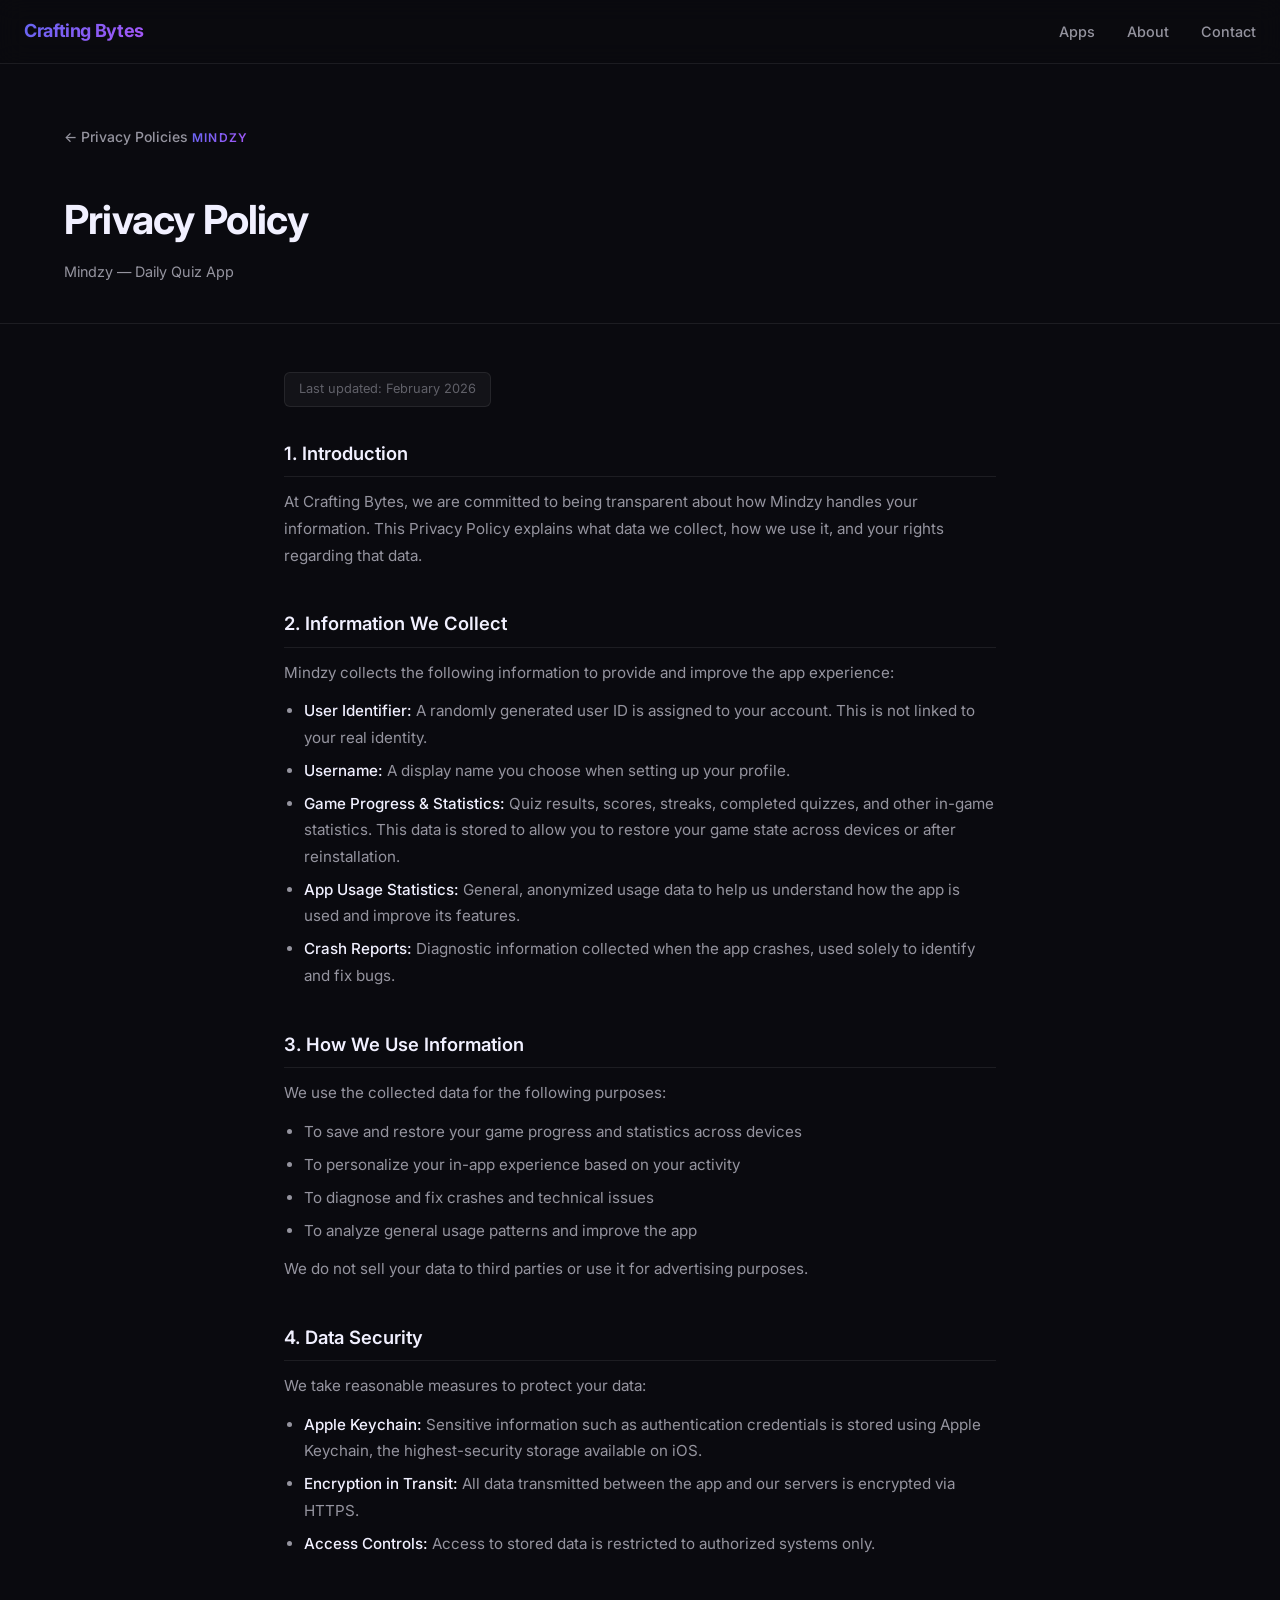
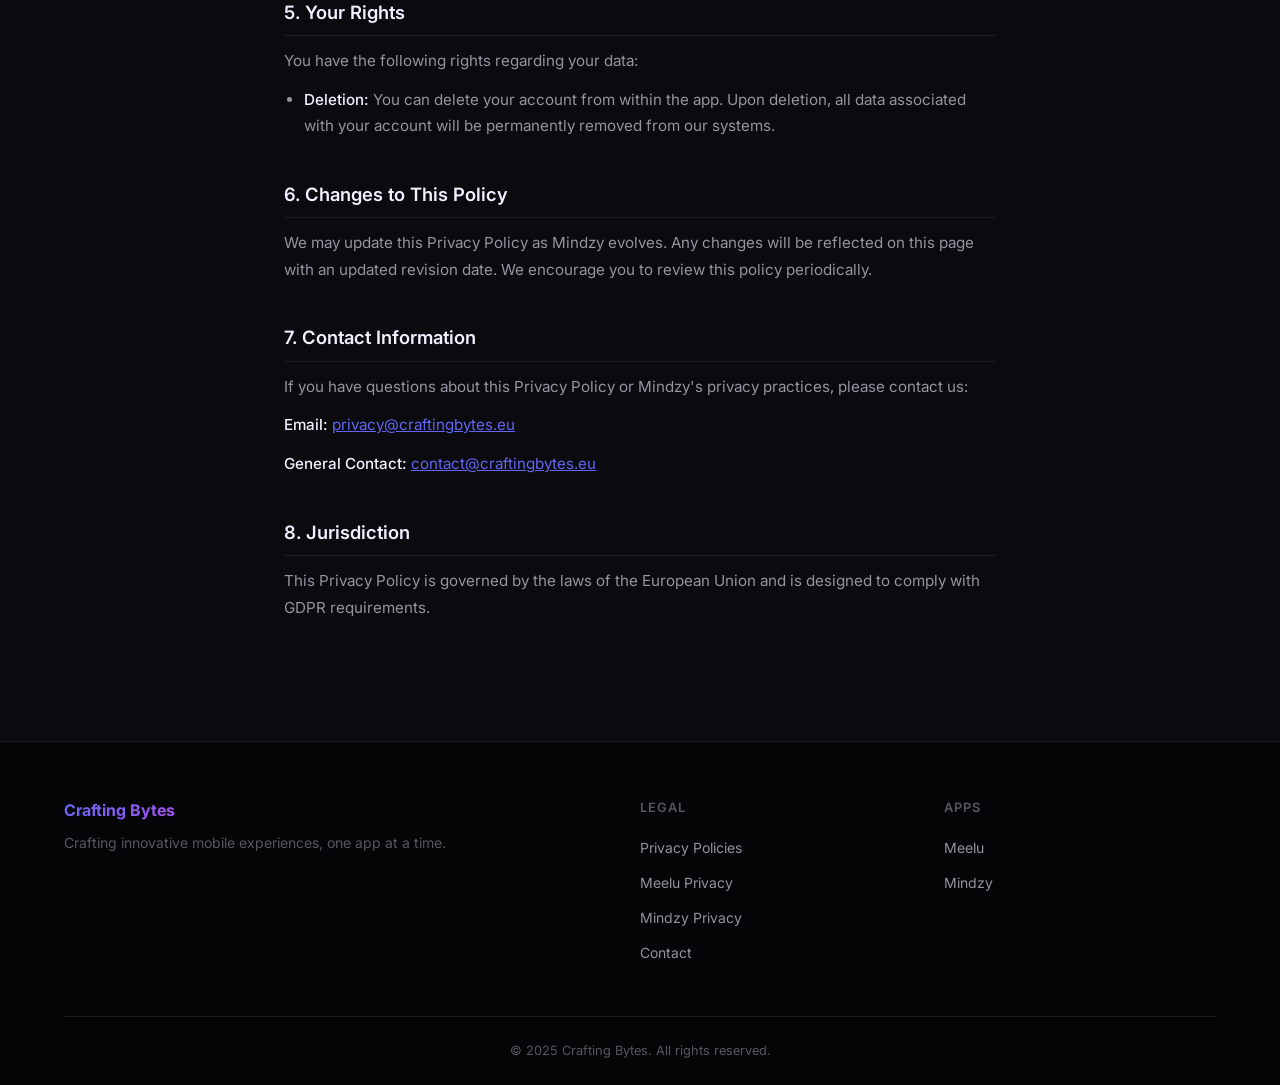
==== mindzy-privacy.html @ bf9189e3 "Update Web frontend" ====
<!DOCTYPE html>
<html lang="en">

<head>
    <meta charset="UTF-8">
    <meta name="viewport" content="width=device-width, initial-scale=1.0">
    <title>Mindzy Privacy Policy — Crafting Bytes</title>
    <meta name="description" content="Privacy Policy for the Mindzy quiz app by Crafting Bytes.">
    <link rel="stylesheet" href="styles.css">
</head>

<body class="privacy-page">

    <!-- Navigation -->
    <nav class="nav">
        <a href="index.html" class="nav-logo">Crafting Bytes</a>
        <ul class="nav-links">
            <li><a href="index.html#apps">Apps</a></li>
            <li><a href="index.html#about">About</a></li>
            <li><a href="index.html#contact">Contact</a></li>
        </ul>
    </nav>

    <div class="privacy-hero">
        <div class="container">
            <a href="privacy-policy.html" class="privacy-back">← Privacy Policies</a>
            <div class="section-label">Mindzy</div>
            <h1>Privacy Policy</h1>
            <p>Mindzy — Daily Quiz App</p>
        </div>
    </div>

    <div class="privacy-body">
        <div class="last-updated">Last updated: February 2026</div>

        <div class="privacy-section">
            <h2>1. Introduction</h2>
            <p>At Crafting Bytes, we are committed to being transparent about how Mindzy handles your information. This
                Privacy Policy explains what data we collect, how we use it, and your rights regarding that data.</p>
        </div>

        <div class="privacy-section">
            <h2>2. Information We Collect</h2>
            <p>Mindzy collects the following information to provide and improve the app experience:</p>
            <ul>
                <li><strong>User Identifier:</strong> A randomly generated user ID is assigned to your account. This is
                    not linked to your real identity.</li>
                <li><strong>Username:</strong> A display name you choose when setting up your profile.</li>
                <li><strong>Game Progress &amp; Statistics:</strong> Quiz results, scores, streaks, completed quizzes,
                    and other in-game statistics. This data is stored to allow you to restore your game state across
                    devices or after reinstallation.</li>
                <li><strong>App Usage Statistics:</strong> General, anonymized usage data to help us understand how the
                    app is used and improve its features.</li>
                <li><strong>Crash Reports:</strong> Diagnostic information collected when the app crashes, used solely
                    to identify and fix bugs.</li>
            </ul>
        </div>

        <div class="privacy-section">
            <h2>3. How We Use Information</h2>
            <p>We use the collected data for the following purposes:</p>
            <ul>
                <li>To save and restore your game progress and statistics across devices</li>
                <li>To personalize your in-app experience based on your activity</li>
                <li>To diagnose and fix crashes and technical issues</li>
                <li>To analyze general usage patterns and improve the app</li>
            </ul>
            <p>We do not sell your data to third parties or use it for advertising purposes.</p>
        </div>

        <div class="privacy-section">
            <h2>4. Data Security</h2>
            <p>We take reasonable measures to protect your data:</p>
            <ul>
                <li><strong>Apple Keychain:</strong> Sensitive information such as authentication credentials is stored
                    using Apple Keychain, the highest-security storage available on iOS.</li>
                <li><strong>Encryption in Transit:</strong> All data transmitted between the app and our servers is
                    encrypted via HTTPS.</li>
                <li><strong>Access Controls:</strong> Access to stored data is restricted to authorized systems only.
                </li>
            </ul>
        </div>

        <div class="privacy-section">
            <h2>5. Your Rights</h2>
            <p>You have the following rights regarding your data:</p>
            <ul>
                <li><strong>Deletion:</strong> You can delete your account from within the app. Upon deletion, all data
                    associated with your account will be permanently removed from our systems.</li>
            </ul>
        </div>

        <div class="privacy-section">
            <h2>6. Changes to This Policy</h2>
            <p>We may update this Privacy Policy as Mindzy evolves. Any changes will be reflected on this page with an
                updated revision date. We encourage you to review this policy periodically.</p>
        </div>

        <div class="privacy-section">
            <h2>7. Contact Information</h2>
            <p>If you have questions about this Privacy Policy or Mindzy's privacy practices, please contact us:</p>
            <p><strong>Email:</strong> <a href="mailto:privacy@craftingbytes.eu"
                    style="color: #6366f1;">privacy@craftingbytes.eu</a></p>
            <p><strong>General Contact:</strong> <a href="mailto:contact@craftingbytes.eu"
                    style="color: #6366f1;">contact@craftingbytes.eu</a></p>
        </div>

        <div class="privacy-section">
            <h2>8. Jurisdiction</h2>
            <p>This Privacy Policy is governed by the laws of the European Union and is designed to comply with GDPR
                requirements.</p>
        </div>
    </div>

    <!-- Footer -->
    <footer>
        <div class="container">
            <div class="footer-content">
                <div class="footer-brand">
                    <a href="index.html" class="footer-logo">Crafting Bytes</a>
                    <p>Crafting innovative mobile experiences, one app at a time.</p>
                </div>
                <div class="footer-col">
                    <h4>Legal</h4>
                    <ul>
                        <li><a href="privacy-policy.html">Privacy Policies</a></li>
                        <li><a href="meelu-privacy.html">Meelu Privacy</a></li>
                        <li><a href="mindzy-privacy.html">Mindzy Privacy</a></li>
                        <li><a href="mailto:contact@craftingbytes.eu">Contact</a></li>
                    </ul>
                </div>
                <div class="footer-col">
                    <h4>Apps</h4>
                    <ul>
                        <li><a href="https://meeluapp.com/" target="_blank" rel="noopener">Meelu</a></li>
                        <li><a href="index.html#apps">Mindzy</a></li>
                    </ul>
                </div>
            </div>
            <div class="footer-bottom">
                <p>&copy; 2025 Crafting Bytes. All rights reserved.</p>
            </div>
        </div>
    </footer>

</body>

</html>
---- styles.css ----
/* =========================================
   Crafting Bytes — Dark Premium Design System
   ========================================= */

@import url('https://fonts.googleapis.com/css2?family=Inter:wght@400;500;600;700&display=swap');

/* Reset */
*, *::before, *::after {
    margin: 0;
    padding: 0;
    box-sizing: border-box;
}

/* Design Tokens */
:root {
    --bg: #0a0a0f;
    --bg-footer: #050508;
    --surface: rgba(255, 255, 255, 0.04);
    --border: rgba(255, 255, 255, 0.08);
    --accent-start: #6366f1;
    --accent-end: #a855f7;
    --text-primary: #f1f0ff;
    --text-secondary: rgba(241, 240, 255, 0.6);
    --text-muted: rgba(241, 240, 255, 0.35);
    --glow: rgba(99, 102, 241, 0.25);
    --glow-purple: rgba(168, 85, 247, 0.2);
}

/* Base */
html {
    scroll-behavior: smooth;
}

body {
    font-family: 'Inter', -apple-system, BlinkMacSystemFont, sans-serif;
    background-color: var(--bg);
    color: var(--text-primary);
    line-height: 1.6;
    font-size: 16px;
    -webkit-font-smoothing: antialiased;
}

.container {
    max-width: 1200px;
    margin: 0 auto;
    padding: 0 24px;
}

/* =========================================
   Navigation
   ========================================= */

.nav {
    position: fixed;
    top: 0;
    left: 0;
    right: 0;
    z-index: 100;
    padding: 0 24px;
    height: 64px;
    display: flex;
    align-items: center;
    justify-content: space-between;
    background: rgba(10, 10, 15, 0.7);
    backdrop-filter: blur(12px);
    -webkit-backdrop-filter: blur(12px);
    border-bottom: 1px solid var(--border);
    transition: background 0.3s ease;
}

.nav-logo {
    font-size: 1.125rem;
    font-weight: 700;
    background: linear-gradient(135deg, var(--accent-start), var(--accent-end));
    -webkit-background-clip: text;
    -webkit-text-fill-color: transparent;
    background-clip: text;
    text-decoration: none;
    letter-spacing: -0.02em;
}

.nav-links {
    display: flex;
    gap: 2rem;
    list-style: none;
}

.nav-links a {
    color: var(--text-secondary);
    text-decoration: none;
    font-size: 0.9rem;
    font-weight: 500;
    transition: color 0.2s ease;
}

.nav-links a:hover {
    color: var(--text-primary);
}

/* =========================================
   Hero Section
   ========================================= */

.hero {
    position: relative;
    min-height: 100vh;
    display: flex;
    align-items: center;
    justify-content: center;
    text-align: center;
    overflow: hidden;
    padding: 80px 24px 0;
}

/* Spotlight blobs */
.hero::before {
    content: '';
    position: absolute;
    top: 20%;
    left: 30%;
    width: 500px;
    height: 500px;
    background: radial-gradient(circle, rgba(99, 102, 241, 0.18) 0%, transparent 70%);
    border-radius: 50%;
    filter: blur(40px);
    pointer-events: none;
}

.hero::after {
    content: '';
    position: absolute;
    top: 30%;
    right: 25%;
    width: 400px;
    height: 400px;
    background: radial-gradient(circle, rgba(168, 85, 247, 0.15) 0%, transparent 70%);
    border-radius: 50%;
    filter: blur(40px);
    pointer-events: none;
}

.hero-content {
    position: relative;
    z-index: 1;
    max-width: 720px;
}

.hero-badge {
    display: inline-block;
    padding: 6px 16px;
    background: var(--surface);
    border: 1px solid var(--border);
    border-radius: 100px;
    font-size: 0.8rem;
    font-weight: 500;
    color: var(--text-secondary);
    margin-bottom: 2rem;
    letter-spacing: 0.04em;
    text-transform: uppercase;
}

.hero h1 {
    font-size: clamp(40px, 7vw, 64px);
    font-weight: 700;
    line-height: 1.1;
    letter-spacing: -0.03em;
    margin-bottom: 1.25rem;
    background: linear-gradient(135deg, #ffffff 40%, rgba(255,255,255,0.6) 100%);
    -webkit-background-clip: text;
    -webkit-text-fill-color: transparent;
    background-clip: text;
}

.hero-sub {
    font-size: 1.125rem;
    color: var(--text-secondary);
    max-width: 480px;
    margin: 0 auto 2.5rem;
    line-height: 1.7;
}

/* =========================================
   Buttons
   ========================================= */

.btn {
    display: inline-block;
    padding: 12px 24px;
    border-radius: 8px;
    text-decoration: none;
    font-weight: 500;
    font-size: 0.9rem;
    transition: all 0.2s ease;
    cursor: pointer;
    border: none;
}

.btn-primary {
    background: linear-gradient(135deg, var(--accent-start), var(--accent-end));
    color: #fff;
    box-shadow: 0 0 20px rgba(99, 102, 241, 0.3);
}

.btn-primary:hover {
    box-shadow: 0 0 32px rgba(99, 102, 241, 0.5);
    transform: translateY(-1px);
}

.btn-ghost {
    background: var(--surface);
    color: var(--text-primary);
    border: 1px solid var(--border);
}

.btn-ghost:hover {
    background: rgba(255, 255, 255, 0.07);
    border-color: rgba(255, 255, 255, 0.15);
}

.btn-muted {
    background: rgba(255, 255, 255, 0.03);
    color: var(--text-muted);
    border: 1px solid rgba(255, 255, 255, 0.05);
    cursor: default;
    pointer-events: none;
}

.btn-link {
    background: transparent;
    color: var(--text-secondary);
    border: 1px solid var(--border);
    padding: 10px 18px;
    font-size: 0.8rem;
}

.btn-link:hover {
    color: var(--text-primary);
    border-color: rgba(255, 255, 255, 0.15);
}

/* =========================================
   Section Base
   ========================================= */

section {
    padding: 80px 0;
}

.section-header {
    text-align: center;
    margin-bottom: 3rem;
}

.section-label {
    display: inline-block;
    font-size: 0.75rem;
    font-weight: 600;
    text-transform: uppercase;
    letter-spacing: 0.1em;
    background: linear-gradient(135deg, var(--accent-start), var(--accent-end));
    -webkit-background-clip: text;
    -webkit-text-fill-color: transparent;
    background-clip: text;
    margin-bottom: 0.75rem;
}

.section-title {
    font-size: clamp(28px, 4vw, 40px);
    font-weight: 600;
    letter-spacing: -0.02em;
    color: var(--text-primary);
}

/* =========================================
   Apps Grid
   ========================================= */

.apps-grid {
    display: grid;
    grid-template-columns: 1fr 1fr;
    gap: 24px;
}

.app-card {
    background: var(--surface);
    border: 1px solid var(--border);
    border-radius: 16px;
    padding: 32px;
    transition: all 0.3s ease;
    position: relative;
    overflow: hidden;
}

.app-card::before {
    content: '';
    position: absolute;
    inset: 0;
    border-radius: 16px;
    background: linear-gradient(135deg, rgba(99, 102, 241, 0.04) 0%, transparent 60%);
    opacity: 0;
    transition: opacity 0.3s ease;
    pointer-events: none;
}

.app-card:hover {
    border-color: rgba(255, 255, 255, 0.14);
    box-shadow: 0 0 40px rgba(99, 102, 241, 0.12), 0 20px 40px rgba(0, 0, 0, 0.4);
    transform: translateY(-2px);
}

.app-card:hover::before {
    opacity: 1;
}

.app-card-header {
    margin-bottom: 1rem;
}

.app-name {
    font-size: 1.5rem;
    font-weight: 700;
    letter-spacing: -0.02em;
    margin-bottom: 0.25rem;
    background: linear-gradient(135deg, var(--accent-start), var(--accent-end));
    -webkit-background-clip: text;
    -webkit-text-fill-color: transparent;
    background-clip: text;
}

.app-tagline {
    font-size: 1rem;
    font-weight: 500;
    color: var(--text-primary);
    margin-bottom: 0;
}

.app-description {
    color: var(--text-secondary);
    font-size: 0.95rem;
    line-height: 1.7;
    margin: 1rem 0 1.5rem;
}

.app-pills {
    display: flex;
    flex-wrap: wrap;
    gap: 8px;
    margin-bottom: 1.75rem;
}

.pill {
    display: inline-block;
    padding: 5px 12px;
    background: rgba(99, 102, 241, 0.1);
    border: 1px solid rgba(99, 102, 241, 0.2);
    border-radius: 100px;
    font-size: 0.8rem;
    font-weight: 500;
    color: var(--text-secondary);
}

.app-actions {
    display: flex;
    flex-wrap: wrap;
    gap: 10px;
}

.coming-soon-badge {
    display: inline-block;
    padding: 4px 12px;
    background: rgba(255, 255, 255, 0.05);
    border: 1px solid var(--border);
    border-radius: 100px;
    font-size: 0.75rem;
    color: var(--text-muted);
    margin-bottom: 1rem;
    text-transform: uppercase;
    letter-spacing: 0.06em;
    font-weight: 500;
}

/* =========================================
   About / Principles
   ========================================= */

.principles-grid {
    display: grid;
    grid-template-columns: repeat(3, 1fr);
    gap: 24px;
}

.principle-card {
    background: var(--surface);
    border: 1px solid var(--border);
    border-radius: 16px;
    padding: 28px;
    transition: all 0.3s ease;
}

.principle-card:hover {
    border-color: rgba(255, 255, 255, 0.12);
    box-shadow: 0 0 30px var(--glow);
}

.principle-icon {
    font-size: 1.75rem;
    margin-bottom: 1rem;
    display: block;
}

.principle-title {
    font-size: 1.1rem;
    font-weight: 600;
    margin-bottom: 0.5rem;
    color: var(--text-primary);
}

.principle-text {
    font-size: 0.9rem;
    color: var(--text-secondary);
    line-height: 1.7;
    margin: 0;
}

/* =========================================
   Contact Section
   ========================================= */

.contact {
    text-align: center;
}

.contact-description {
    color: var(--text-secondary);
    font-size: 1rem;
    margin-bottom: 2rem;
}

.contact-links {
    display: flex;
    justify-content: center;
    gap: 1rem;
    flex-wrap: wrap;
}

.contact-link {
    display: inline-flex;
    align-items: center;
    gap: 8px;
    padding: 12px 24px;
    background: var(--surface);
    border: 1px solid var(--border);
    border-radius: 10px;
    color: var(--text-primary);
    text-decoration: none;
    font-size: 0.9rem;
    font-weight: 500;
    transition: all 0.2s ease;
}

.contact-link:hover {
    border-color: rgba(99, 102, 241, 0.4);
    box-shadow: 0 0 20px var(--glow);
    color: var(--text-primary);
}

.contact-link-label {
    font-size: 0.75rem;
    color: var(--text-muted);
    text-align: left;
}

.contact-link-value {
    color: var(--text-primary);
}

/* =========================================
   Footer
   ========================================= */

footer {
    background: var(--bg-footer);
    border-top: 1px solid var(--border);
    padding: 3.5rem 0 1.5rem;
}

.footer-content {
    display: grid;
    grid-template-columns: 2fr 1fr 1fr;
    gap: 2rem;
    margin-bottom: 2.5rem;
}

.footer-brand p {
    font-size: 0.875rem;
    color: var(--text-muted);
    margin-top: 0.5rem;
    line-height: 1.6;
}

.footer-logo {
    font-size: 1rem;
    font-weight: 700;
    background: linear-gradient(135deg, var(--accent-start), var(--accent-end));
    -webkit-background-clip: text;
    -webkit-text-fill-color: transparent;
    background-clip: text;
    text-decoration: none;
}

.footer-col h4 {
    font-size: 0.8rem;
    font-weight: 600;
    text-transform: uppercase;
    letter-spacing: 0.08em;
    color: var(--text-muted);
    margin-bottom: 1rem;
}

.footer-col ul {
    list-style: none;
}

.footer-col li {
    margin-bottom: 0.6rem;
}

.footer-col a {
    color: var(--text-secondary);
    text-decoration: none;
    font-size: 0.875rem;
    transition: color 0.2s ease;
}

.footer-col a:hover {
    color: var(--text-primary);
}

.footer-bottom {
    padding-top: 1.5rem;
    border-top: 1px solid var(--border);
    text-align: center;
    color: var(--text-muted);
    font-size: 0.8rem;
}

/* =========================================
   Privacy Pages
   ========================================= */

.privacy-page {
    padding-top: 64px;
    min-height: 100vh;
}

.privacy-hero {
    padding: 60px 0 40px;
    border-bottom: 1px solid var(--border);
    margin-bottom: 0;
}

.privacy-hero h1 {
    font-size: clamp(28px, 4vw, 40px);
    font-weight: 700;
    letter-spacing: -0.02em;
    margin-bottom: 0.5rem;
}

.privacy-hero p {
    color: var(--text-secondary);
    font-size: 0.9rem;
}

.privacy-body {
    max-width: 760px;
    margin: 0 auto;
    padding: 3rem 24px 5rem;
}

.privacy-section {
    margin-bottom: 2.5rem;
}

.privacy-section h2 {
    font-size: 1.15rem;
    font-weight: 600;
    color: var(--text-primary);
    margin-bottom: 0.75rem;
    padding-bottom: 0.5rem;
    border-bottom: 1px solid var(--border);
}

.privacy-section p {
    color: var(--text-secondary);
    font-size: 0.95rem;
    line-height: 1.75;
    margin-bottom: 0.75rem;
}

.privacy-section ul {
    margin-left: 1.25rem;
    margin-bottom: 0.75rem;
}

.privacy-section li {
    color: var(--text-secondary);
    font-size: 0.95rem;
    line-height: 1.75;
    margin-bottom: 0.4rem;
}

.privacy-section strong {
    color: var(--text-primary);
    font-weight: 500;
}

.privacy-back {
    display: inline-flex;
    align-items: center;
    gap: 6px;
    color: var(--text-secondary);
    text-decoration: none;
    font-size: 0.875rem;
    font-weight: 500;
    margin-bottom: 2.5rem;
    transition: color 0.2s ease;
}

.privacy-back:hover {
    color: var(--text-primary);
}

.last-updated {
    display: inline-block;
    padding: 6px 14px;
    background: var(--surface);
    border: 1px solid var(--border);
    border-radius: 6px;
    font-size: 0.8rem;
    color: var(--text-muted);
    margin-bottom: 2rem;
}

/* Privacy hub cards */
.privacy-hub-grid {
    display: grid;
    grid-template-columns: 1fr 1fr;
    gap: 20px;
    margin: 2.5rem 0;
}

.privacy-hub-card {
    background: var(--surface);
    border: 1px solid var(--border);
    border-radius: 14px;
    padding: 28px;
    text-decoration: none;
    transition: all 0.2s ease;
    display: block;
}

.privacy-hub-card:hover {
    border-color: rgba(99, 102, 241, 0.3);
    box-shadow: 0 0 30px var(--glow);
    transform: translateY(-2px);
}

.privacy-hub-card h3 {
    font-size: 1.15rem;
    font-weight: 600;
    color: var(--text-primary);
    margin-bottom: 0.5rem;
}

.privacy-hub-card p {
    font-size: 0.875rem;
    color: var(--text-secondary);
    line-height: 1.6;
    margin-bottom: 1rem;
}

.privacy-hub-card .card-cta {
    font-size: 0.8rem;
    font-weight: 500;
    background: linear-gradient(135deg, var(--accent-start), var(--accent-end));
    -webkit-background-clip: text;
    -webkit-text-fill-color: transparent;
    background-clip: text;
}

/* =========================================
   Responsive
   ========================================= */

@media (max-width: 768px) {
    .nav-links {
        display: none;
    }

    .apps-grid {
        grid-template-columns: 1fr;
    }

    .principles-grid {
        grid-template-columns: 1fr;
    }

    .footer-content {
        grid-template-columns: 1fr;
        gap: 2rem;
    }

    .privacy-hub-grid {
        grid-template-columns: 1fr;
    }

    .app-actions {
        flex-direction: column;
    }

    .app-actions .btn {
        text-align: center;
    }

    section {
        padding: 60px 0;
    }
}

@media (max-width: 480px) {
    .hero h1 {
        font-size: 36px;
    }

    .contact-links {
        flex-direction: column;
        align-items: center;
    }

    .contact-link {
        width: 100%;
        max-width: 340px;
        justify-content: center;
    }
}
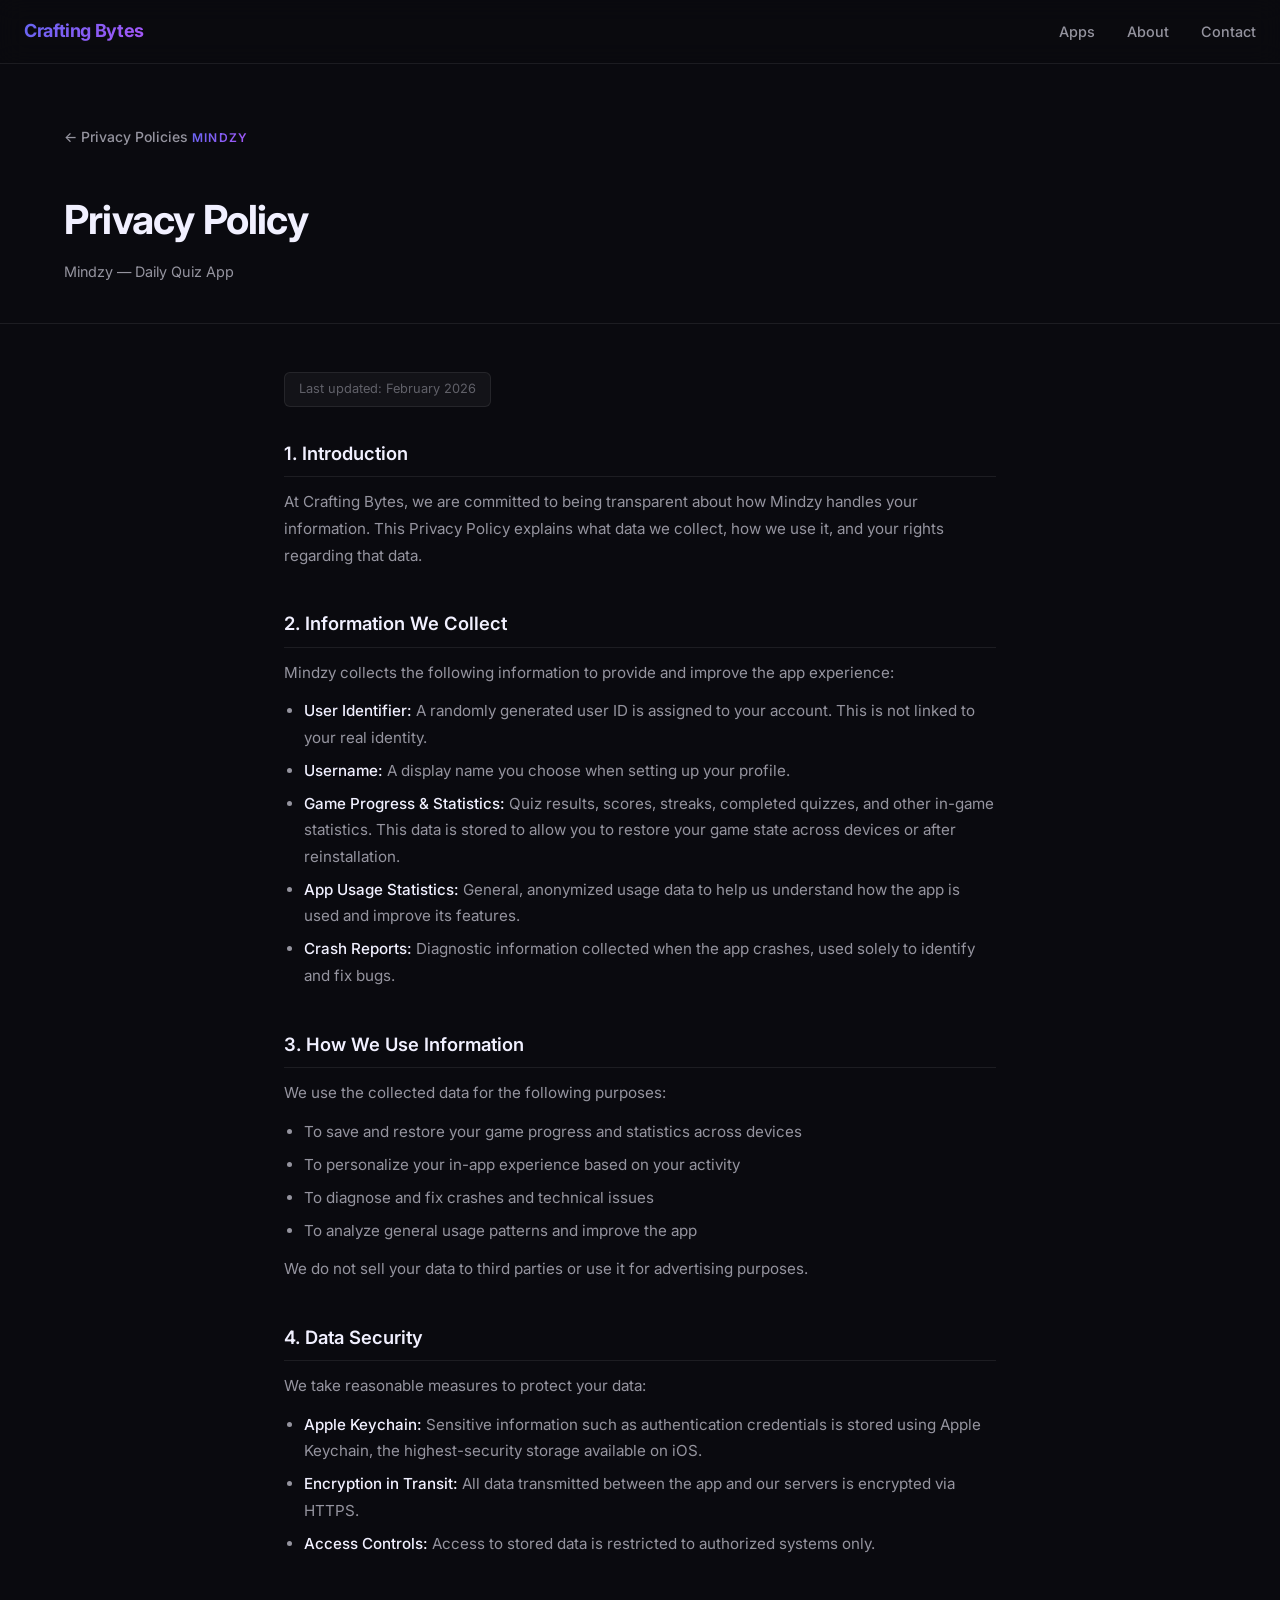
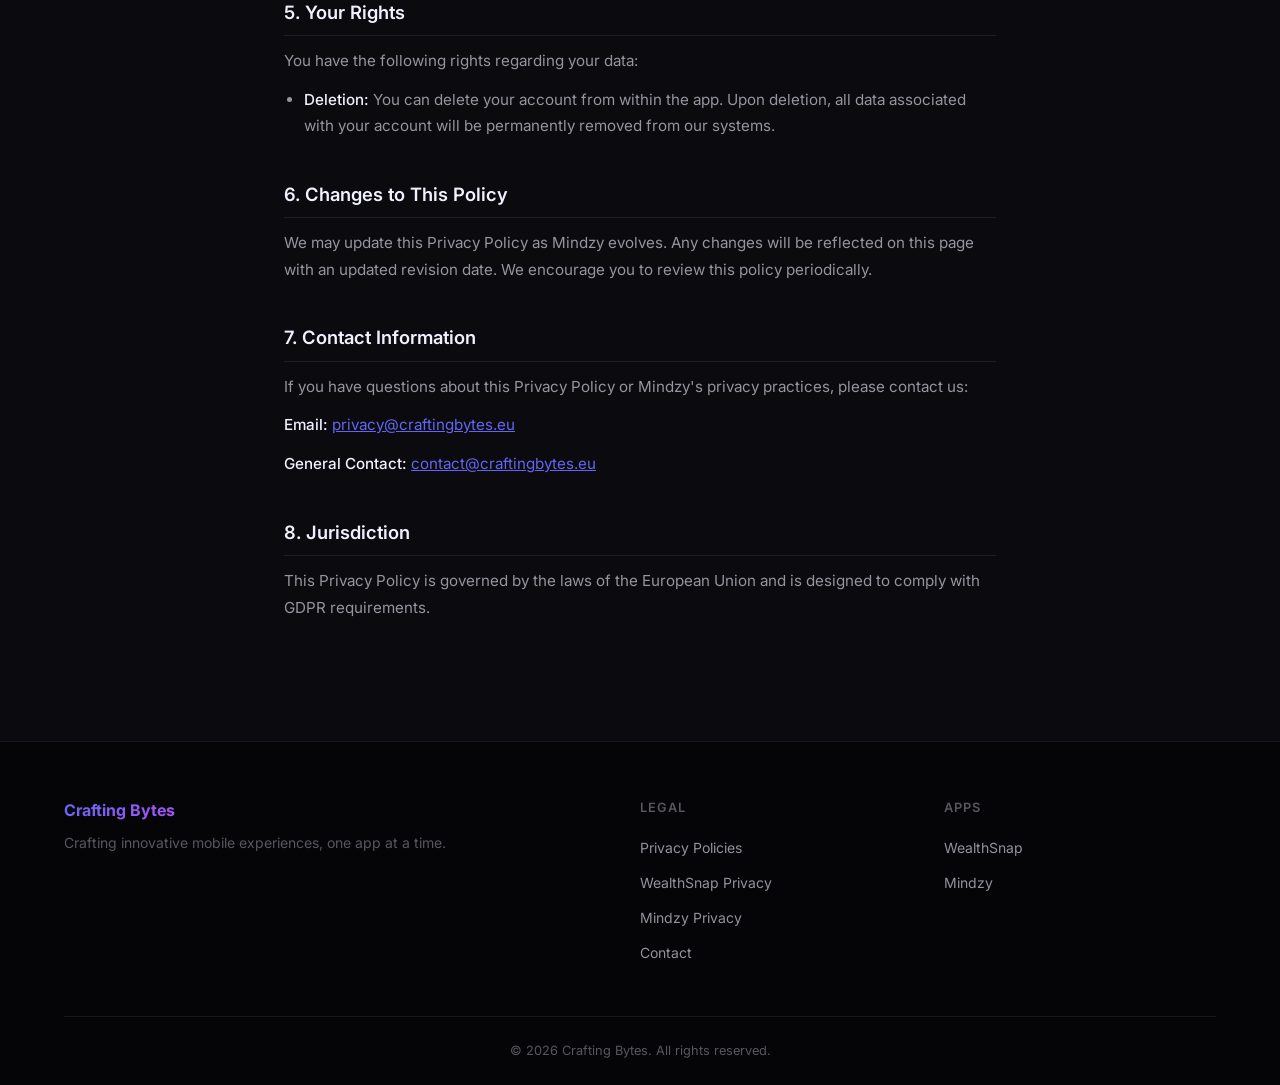
==== commit 13ca4e31: "Replace Meelu with WealthSnap; add site metadata Meelu is off the App Store, so remove it entirely: " ====
--- a/mindzy-privacy.html
+++ b/mindzy-privacy.html
@@ -6,6 +6,17 @@
     <meta name="viewport" content="width=device-width, initial-scale=1.0">
     <title>Mindzy Privacy Policy — Crafting Bytes</title>
     <meta name="description" content="Privacy Policy for the Mindzy quiz app by Crafting Bytes.">
+    <link rel="canonical" href="https://craftingbytes.eu/mindzy-privacy.html">
+    <link rel="icon" href="favicon.svg" type="image/svg+xml">
+    <meta name="theme-color" content="#0a0a0f">
+    <meta property="og:type" content="article">
+    <meta property="og:site_name" content="Crafting Bytes">
+    <meta property="og:url" content="https://craftingbytes.eu/mindzy-privacy.html">
+    <meta property="og:title" content="Mindzy Privacy Policy — Crafting Bytes">
+    <meta property="og:description" content="How the Mindzy daily quiz app handles your data, and your rights over it.">
+    <meta name="twitter:card" content="summary">
+    <meta name="twitter:title" content="Mindzy Privacy Policy — Crafting Bytes">
+    <meta name="twitter:description" content="How the Mindzy daily quiz app handles your data, and your rights over it.">
     <link rel="stylesheet" href="styles.css">
 </head>
 
@@ -124,7 +135,7 @@
                     <h4>Legal</h4>
                     <ul>
                         <li><a href="privacy-policy.html">Privacy Policies</a></li>
-                        <li><a href="meelu-privacy.html">Meelu Privacy</a></li>
+                        <li><a href="wealthsnap-privacy.html">WealthSnap Privacy</a></li>
                         <li><a href="mindzy-privacy.html">Mindzy Privacy</a></li>
                         <li><a href="mailto:contact@craftingbytes.eu">Contact</a></li>
                     </ul>
@@ -132,13 +143,13 @@
                 <div class="footer-col">
                     <h4>Apps</h4>
                     <ul>
-                        <li><a href="https://meeluapp.com/" target="_blank" rel="noopener">Meelu</a></li>
+                        <li><a href="index.html#apps">WealthSnap</a></li>
                         <li><a href="index.html#apps">Mindzy</a></li>
                     </ul>
                 </div>
             </div>
             <div class="footer-bottom">
-                <p>&copy; 2025 Crafting Bytes. All rights reserved.</p>
+                <p>&copy; 2026 Crafting Bytes. All rights reserved.</p>
             </div>
         </div>
     </footer>
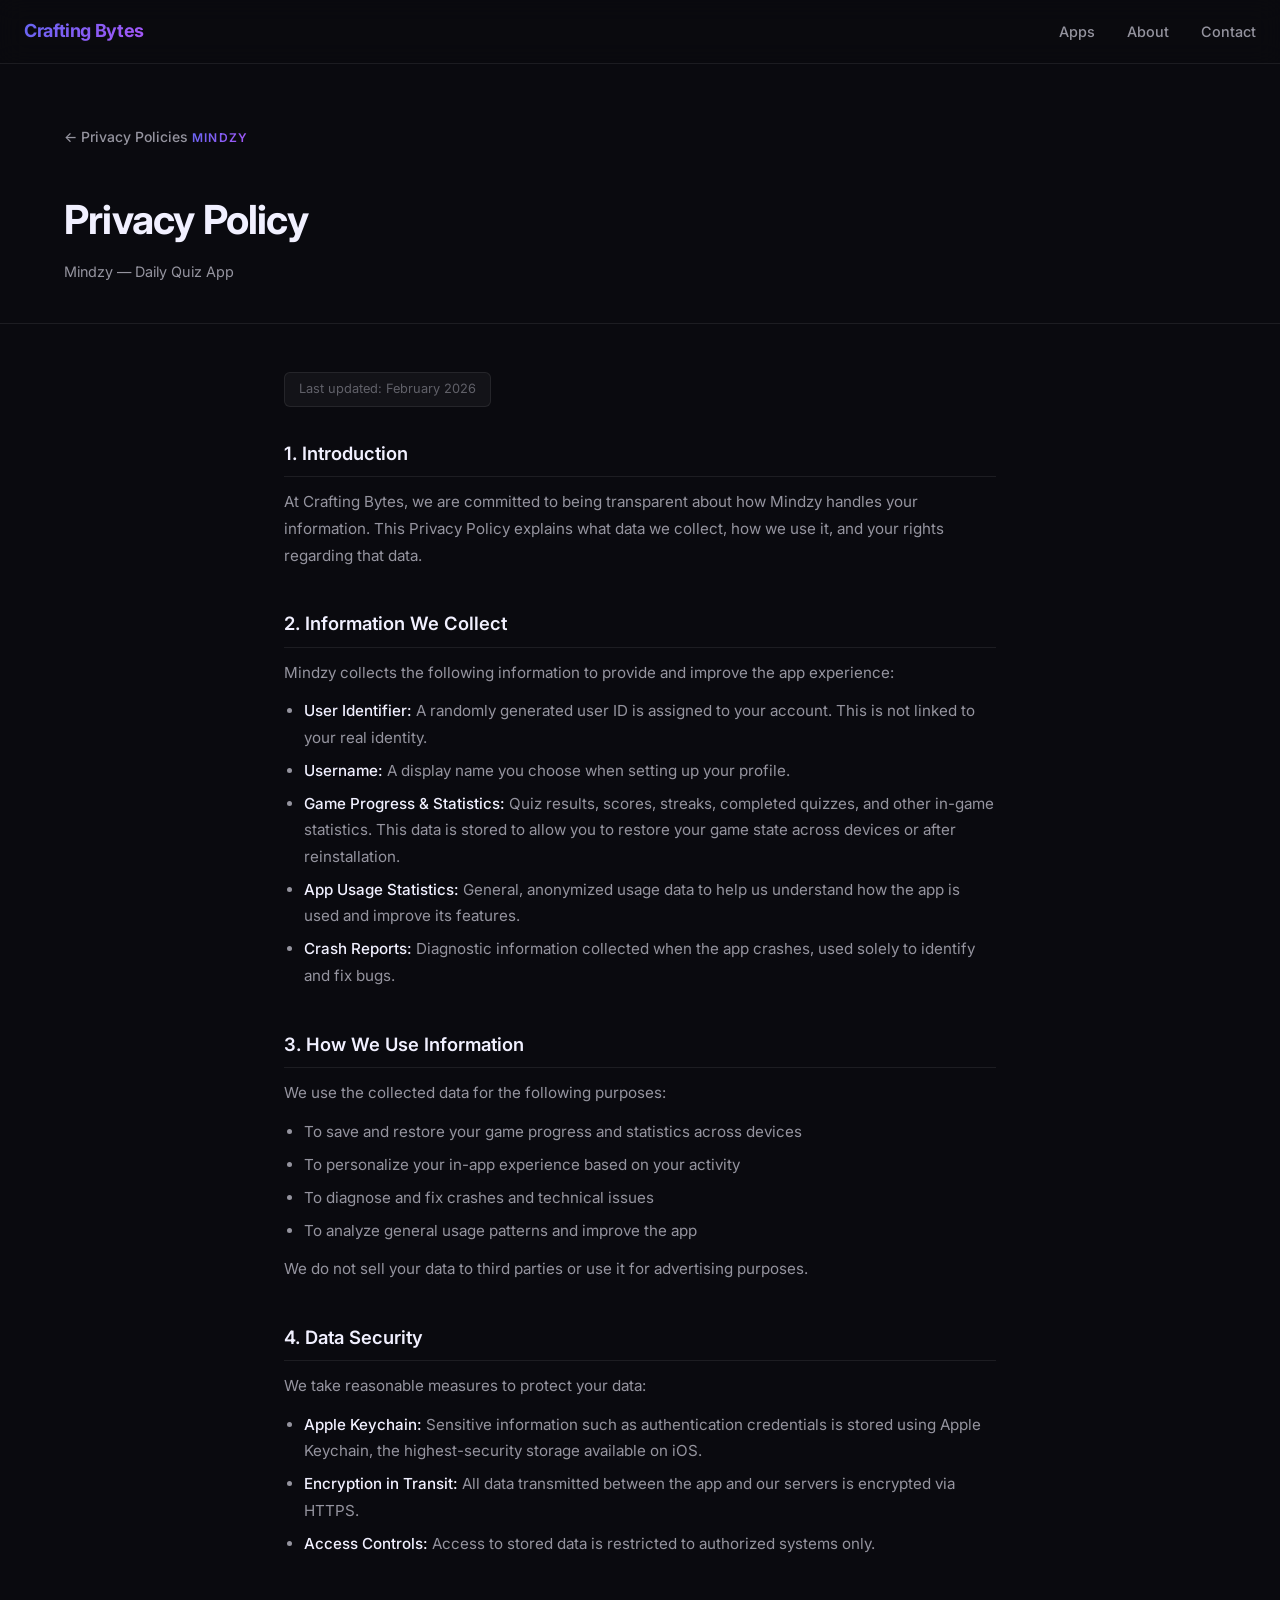
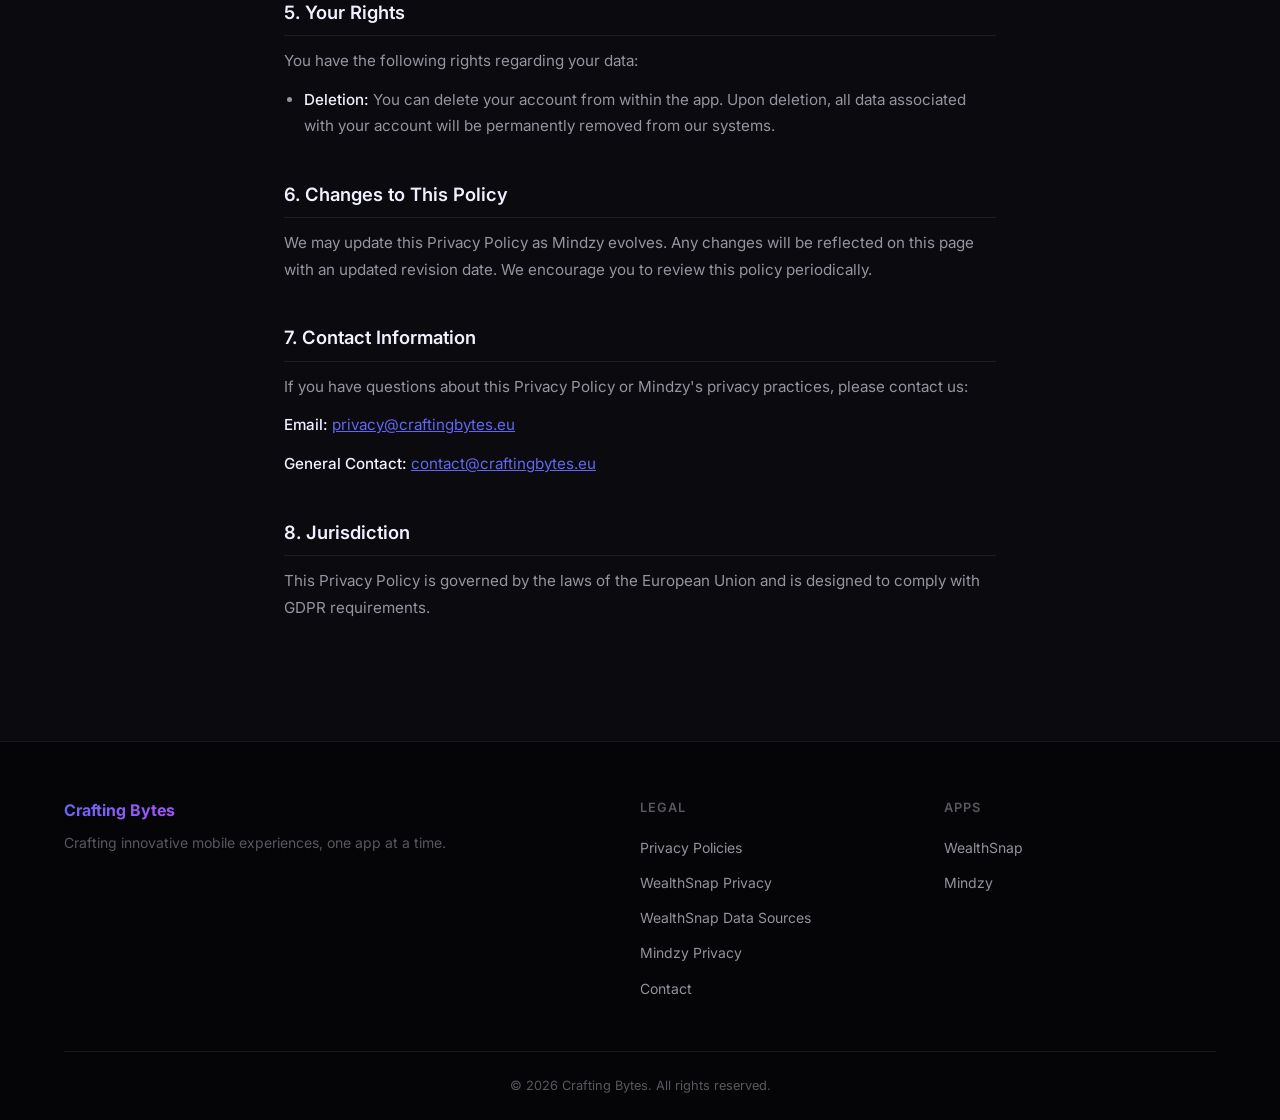
==== commit 5fb8428e: "WealthSnap: data sources page, privacy policy matches the app Add wealthsnap-data-sources.html with " ====
--- a/mindzy-privacy.html
+++ b/mindzy-privacy.html
@@ -136,6 +136,7 @@
                     <ul>
                         <li><a href="privacy-policy.html">Privacy Policies</a></li>
                         <li><a href="wealthsnap-privacy.html">WealthSnap Privacy</a></li>
+                        <li><a href="wealthsnap-data-sources.html">WealthSnap Data Sources</a></li>
                         <li><a href="mindzy-privacy.html">Mindzy Privacy</a></li>
                         <li><a href="mailto:contact@craftingbytes.eu">Contact</a></li>
                     </ul>
